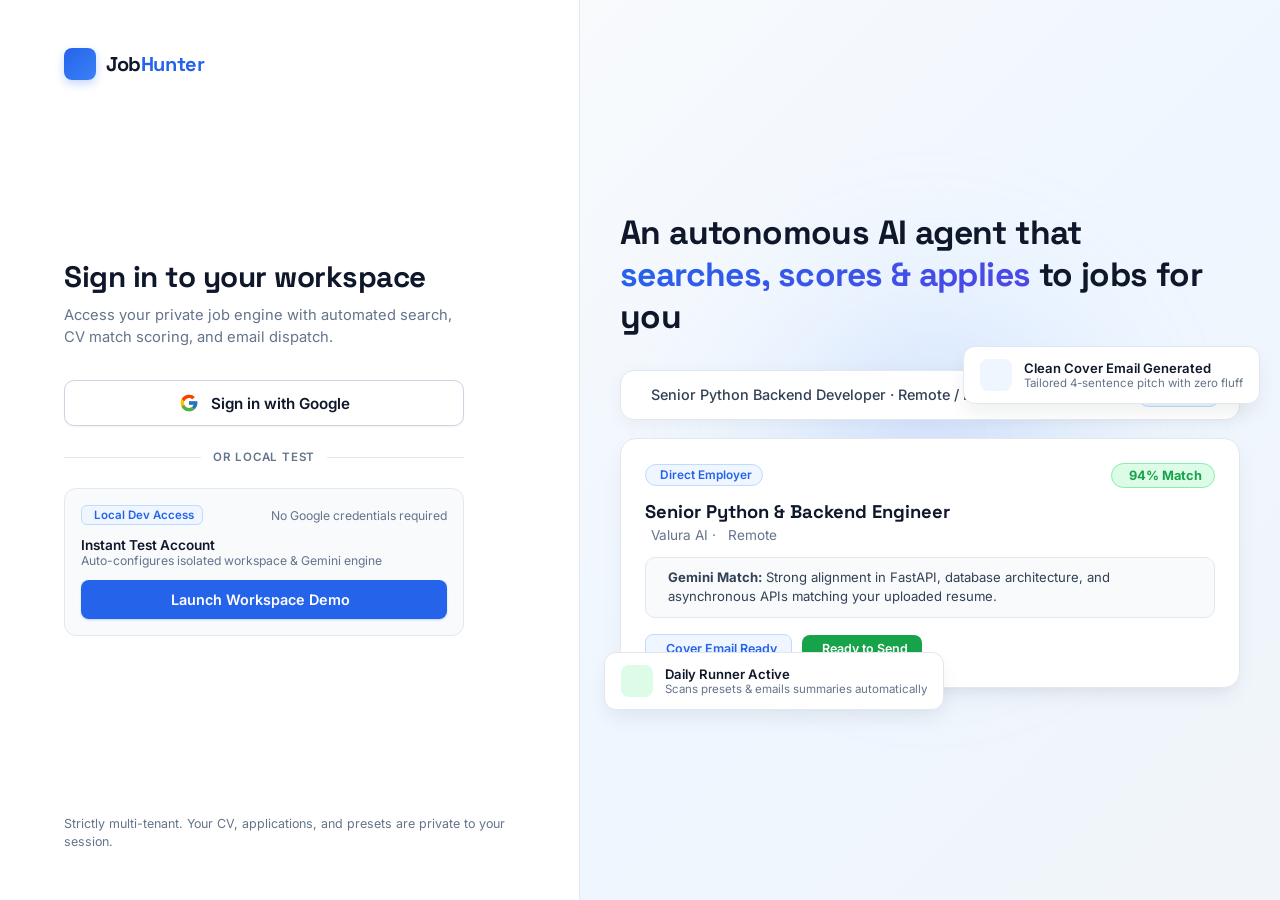
==== job_hunter_app/static/landing.html @ a1e5ec25 "feat: standalone multi-tenant Job Hunter SaaS with modern split UI" ====
<!DOCTYPE html>
<html lang="en">
<head>
    <meta charset="UTF-8">
    <meta name="viewport" content="width=device-width, initial-scale=1.0">
    <title>Job Hunter - Sign in to your workspace</title>
    <link rel="preconnect" href="https://fonts.googleapis.com">
    <link href="https://fonts.googleapis.com/css2?family=Inter:wght@300;400;500;600;700&family=Space+Grotesk:wght@500;600;700&display=swap" rel="stylesheet">
    <link rel="stylesheet" href="/static/vendor/phosphor/style.css">
    <style>
        :root {
            --bg-canvas: #FFFFFF;
            --bg-subtle: #F8FAFC;
            --text-primary: #0F172A;
            --text-secondary: #334155;
            --text-muted: #64748B;
            --border-color: #E2E8F0;
            --border-strong: #CBD5E1;
            --primary: #2563EB;
            --primary-hover: #1D4ED8;
            --primary-light: #EFF6FF;
            --primary-border: #BFDBFE;
            --ok: #16A34A;
            --ok-light: #DCFCE7;
            --ok-border: #86EFAC;
        }

        * { margin: 0; padding: 0; box-sizing: border-box; }
        html, body { height: 100%; }

        body {
            font-family: 'Inter', system-ui, -apple-system, BlinkMacSystemFont, 'Segoe UI', Roboto, sans-serif;
            background-color: var(--bg-canvas);
            color: var(--text-primary);
            overflow-x: hidden;
            display: flex;
            min-height: 100vh;
        }

        /* ------------------------------------------------------------- */
        /* Split Layout                                                  */
        /* ------------------------------------------------------------- */
        .split-container {
            display: flex;
            width: 100%;
            min-height: 100vh;
        }

        /* Left Side: Auth Section */
        .auth-side {
            flex: 1;
            display: flex;
            flex-direction: column;
            justify-content: space-between;
            padding: 48px 64px;
            max-width: 580px;
            background: #FFFFFF;
            border-right: 1px solid var(--border-color);
            z-index: 10;
        }

        /* Header Logo */
        .brand-logo {
            display: inline-flex;
            align-items: center;
            gap: 10px;
            text-decoration: none;
            color: var(--text-primary);
        }
        .logo-symbol {
            width: 32px;
            height: 32px;
            border-radius: 8px;
            background: linear-gradient(135deg, #2563EB 0%, #3B82F6 100%);
            display: flex;
            align-items: center;
            justify-content: center;
            color: #FFFFFF;
            font-size: 1.15rem;
            box-shadow: 0 4px 10px rgba(37, 99, 235, 0.25);
        }
        .brand-name {
            font-family: 'Space Grotesk', sans-serif;
            font-size: 1.25rem;
            font-weight: 700;
            letter-spacing: -0.4px;
        }
        .brand-name span {
            color: var(--primary);
        }

        /* Auth Form Box */
        .auth-box {
            max-width: 400px;
            width: 100%;
            margin: auto 0;
            padding: 20px 0;
        }

        .auth-title {
            font-family: 'Space Grotesk', sans-serif;
            font-size: 1.85rem;
            font-weight: 700;
            color: var(--text-primary);
            letter-spacing: -0.5px;
            margin-bottom: 8px;
        }

        .auth-subtitle {
            font-size: 0.92rem;
            color: var(--text-muted);
            margin-bottom: 32px;
            line-height: 1.5;
        }

        /* Google Sign-in Button */
        .btn-google {
            display: flex;
            align-items: center;
            justify-content: center;
            gap: 12px;
            width: 100%;
            padding: 12px 20px;
            background: #FFFFFF;
            border: 1px solid var(--border-strong);
            border-radius: 10px;
            font-size: 0.95rem;
            font-weight: 600;
            color: var(--text-primary);
            text-decoration: none;
            cursor: pointer;
            box-shadow: 0 1px 2px rgba(0, 0, 0, 0.05);
            transition: all 0.2s;
        }
        .btn-google:hover {
            border-color: var(--primary);
            box-shadow: 0 4px 14px rgba(37, 99, 235, 0.12);
            color: var(--primary);
        }

        /* Divider */
        .auth-divider {
            display: flex;
            align-items: center;
            text-align: center;
            margin: 24px 0;
            color: var(--text-muted);
            font-size: 0.72rem;
            font-weight: 600;
            letter-spacing: 0.8px;
            text-transform: uppercase;
        }
        .auth-divider::before,
        .auth-divider::after {
            content: '';
            flex: 1;
            border-bottom: 1px solid var(--border-color);
        }
        .auth-divider span {
            padding: 0 12px;
        }

        /* Dev Fast-Login Card */
        .dev-card {
            background: var(--bg-subtle);
            border: 1px solid var(--border-color);
            border-radius: 12px;
            padding: 16px;
            display: flex;
            flex-direction: column;
            gap: 12px;
            transition: border-color 0.2s;
        }
        .dev-card:hover {
            border-color: var(--primary-border);
        }
        .dev-card-header {
            display: flex;
            align-items: center;
            justify-content: space-between;
        }
        .dev-badge {
            font-size: 0.72rem;
            font-weight: 600;
            color: var(--primary);
            background: var(--primary-light);
            border: 1px solid var(--primary-border);
            padding: 2px 8px;
            border-radius: 6px;
            display: inline-flex;
            align-items: center;
            gap: 4px;
        }
        .dev-user {
            font-size: 0.85rem;
            font-weight: 600;
            color: var(--text-primary);
        }
        .dev-sub {
            font-size: 0.76rem;
            color: var(--text-muted);
        }
        .btn-primary {
            display: flex;
            align-items: center;
            justify-content: center;
            gap: 8px;
            width: 100%;
            padding: 11px 18px;
            background: var(--primary);
            color: #FFFFFF;
            border: none;
            border-radius: 8px;
            font-size: 0.9rem;
            font-weight: 600;
            text-decoration: none;
            cursor: pointer;
            box-shadow: 0 1px 2px rgba(37, 99, 235, 0.25);
            transition: all 0.2s;
        }
        .btn-primary:hover {
            background: var(--primary-hover);
            box-shadow: 0 4px 12px rgba(37, 99, 235, 0.3);
        }

        /* Auth Footer */
        .auth-footer {
            font-size: 0.78rem;
            color: var(--text-muted);
            line-height: 1.5;
        }
        .auth-footer a {
            color: var(--primary);
            text-decoration: none;
            font-weight: 500;
        }

        /* ------------------------------------------------------------- */
        /* Right Side: Creative Visual Showcase                          */
        /* ------------------------------------------------------------- */
        .showcase-side {
            flex: 1.25;
            background: linear-gradient(135deg, #F8FAFC 0%, #EFF6FF 50%, #F1F5F9 100%);
            display: flex;
            flex-direction: column;
            align-items: center;
            justify-content: center;
            padding: 48px 40px;
            position: relative;
            overflow: hidden;
        }

        /* Ambient glowing sphere */
        .glow-sphere {
            position: absolute;
            width: 520px;
            height: 520px;
            border-radius: 50%;
            background: radial-gradient(circle, rgba(37, 99, 235, 0.16) 0%, rgba(147, 197, 253, 0.1) 40%, transparent 70%);
            filter: blur(40px);
            z-index: 1;
            pointer-events: none;
        }

        .showcase-content {
            position: relative;
            z-index: 5;
            max-width: 620px;
            width: 100%;
        }

        .showcase-heading {
            font-family: 'Space Grotesk', sans-serif;
            font-size: 2.1rem;
            font-weight: 700;
            line-height: 1.25;
            color: var(--text-primary);
            margin-bottom: 32px;
            letter-spacing: -0.6px;
        }
        .showcase-heading .gradient-text {
            background: linear-gradient(135deg, #2563EB 0%, #4F46E5 100%);
            -webkit-background-clip: text;
            -webkit-text-fill-color: transparent;
            background-clip: text;
        }

        /* Mockup Container */
        .mockup-scene {
            position: relative;
            width: 100%;
            margin-top: 10px;
        }

        /* Main Search Bar Mockup */
        .search-mockup {
            background: #FFFFFF;
            border: 1px solid var(--border-color);
            border-radius: 14px;
            padding: 12px 18px;
            display: flex;
            align-items: center;
            gap: 12px;
            box-shadow: 0 4px 20px -2px rgba(15, 23, 42, 0.06);
            margin-bottom: 18px;
        }
        .search-mockup i {
            color: var(--primary);
            font-size: 1.2rem;
        }
        .search-query {
            font-size: 0.9rem;
            color: var(--text-secondary);
            font-weight: 500;
            flex: 1;
        }
        .search-chip {
            font-size: 0.72rem;
            font-weight: 600;
            color: var(--primary);
            background: var(--primary-light);
            border: 1px solid var(--primary-border);
            padding: 4px 10px;
            border-radius: 20px;
            display: inline-flex;
            align-items: center;
            gap: 5px;
        }

        /* Core Showcase Card (Job Match) */
        .core-card {
            background: #FFFFFF;
            border: 1px solid var(--border-color);
            border-radius: 16px;
            padding: 24px;
            box-shadow: 0 10px 25px -5px rgba(15, 23, 42, 0.08), 0 8px 10px -6px rgba(15, 23, 42, 0.04);
            position: relative;
            transition: transform 0.3s var(--ease);
        }

        .core-card-top {
            display: flex;
            align-items: center;
            justify-content: space-between;
            margin-bottom: 12px;
        }
        .job-type-pill {
            font-size: 0.74rem;
            font-weight: 600;
            padding: 3px 10px;
            border-radius: 20px;
            background: var(--primary-light);
            color: var(--primary);
            border: 1px solid var(--primary-border);
            display: inline-flex;
            align-items: center;
            gap: 4px;
        }
        .match-score-pill {
            font-size: 0.8rem;
            font-weight: 700;
            padding: 4px 12px;
            border-radius: 20px;
            background: var(--ok-light);
            color: var(--ok);
            border: 1px solid var(--ok-border);
            display: inline-flex;
            align-items: center;
            gap: 5px;
        }

        .job-card-title {
            font-family: 'Space Grotesk', sans-serif;
            font-size: 1.15rem;
            font-weight: 700;
            color: var(--text-primary);
            margin-bottom: 4px;
        }
        .job-card-company {
            font-size: 0.85rem;
            color: var(--text-muted);
            margin-bottom: 14px;
            display: flex;
            align-items: center;
            gap: 6px;
        }

        .match-explanation {
            background: #F8FAFC;
            border: 1px solid var(--border-color);
            border-radius: 10px;
            padding: 10px 14px;
            font-size: 0.82rem;
            color: var(--text-secondary);
            line-height: 1.5;
            display: flex;
            align-items: flex-start;
            gap: 8px;
            margin-bottom: 16px;
        }
        .match-explanation i {
            color: var(--primary);
            margin-top: 2px;
            flex-shrink: 0;
        }

        .card-actions-preview {
            display: flex;
            align-items: center;
            gap: 10px;
        }
        .action-chip {
            font-size: 0.78rem;
            font-weight: 600;
            padding: 6px 14px;
            border-radius: 8px;
            display: inline-flex;
            align-items: center;
            gap: 6px;
        }
        .action-chip.draft {
            background: #EFF6FF;
            color: #2563EB;
            border: 1px solid #BFDBFE;
        }
        .action-chip.send {
            background: #16A34A;
            color: #FFFFFF;
        }

        /* Floating Satellite Cards */
        .floating-card {
            position: absolute;
            background: #FFFFFF;
            border: 1px solid var(--border-color);
            border-radius: 12px;
            padding: 12px 16px;
            box-shadow: 0 10px 20px -3px rgba(15, 23, 42, 0.08);
            display: flex;
            align-items: center;
            gap: 12px;
            z-index: 10;
            animation: float 4s ease-in-out infinite alternate;
        }
        @keyframes float {
            0% { transform: translateY(0px); }
            100% { transform: translateY(-6px); }
        }

        .floating-icon {
            width: 32px;
            height: 32px;
            border-radius: 8px;
            display: flex;
            align-items: center;
            justify-content: center;
            font-size: 1rem;
            flex-shrink: 0;
        }
        .floating-title {
            font-size: 0.82rem;
            font-weight: 600;
            color: var(--text-primary);
        }
        .floating-desc {
            font-size: 0.72rem;
            color: var(--text-muted);
        }

        /* Position satellite cards */
        .card-float-top {
            top: -24px;
            right: -20px;
            animation-delay: 0.5s;
        }
        .card-float-bottom {
            bottom: -22px;
            left: -16px;
            animation-delay: 1.2s;
        }

        /* Responsive Breakpoints */
        @media (max-width: 980px) {
            .split-container {
                flex-direction: column;
            }
            .auth-side {
                max-width: 100%;
                border-right: none;
                border-bottom: 1px solid var(--border-color);
                padding: 40px 24px;
            }
            .auth-box {
                margin: 30px auto;
            }
            .showcase-side {
                padding: 48px 24px;
            }
            .card-float-top, .card-float-bottom {
                position: static;
                margin-top: 12px;
                animation: none;
            }
        }
    </style>
</head>
<body>

    <div class="split-container">

        <!-- Left: Workspace Authentication Panel -->
        <section class="auth-side">
            <header>
                <a href="/" class="brand-logo">
                    <div class="logo-symbol">
                        <i class="ph ph-briefcase"></i>
                    </div>
                    <span class="brand-name">Job<span>Hunter</span></span>
                </a>
            </header>

            <div class="auth-box">
                <h1 class="auth-title">Sign in to your workspace</h1>
                <p class="auth-subtitle">
                    Access your private job engine with automated search, CV match scoring, and email dispatch.
                </p>

                <!-- Google OAuth Login -->
                <a href="/auth/login" class="btn-google">
                    <svg xmlns="http://www.w3.org/2000/svg" viewBox="0 0 48 48" width="20" height="20">
                        <path fill="#FFC107" d="M43.611,20.083H42V20H24v8h11.303c-1.649,4.657-6.08,8-11.303,8c-6.627,0-12-5.373-12-12c0-6.627,5.373-12,12-12c3.059,0,5.842,1.154,7.961,3.039l5.657-5.657C34.046,6.053,29.268,4,24,4C12.955,4,4,12.955,4,24c0,11.045,8.955,20,20,20c11.045,0,20-8.955,20-20C44,22.659,43.862,21.35,43.611,20.083z"/>
                        <path fill="#FF3D00" d="M6.306,14.691l6.571,4.819C14.655,15.108,18.961,12,24,12c3.059,0,5.842,1.154,7.961,3.039l5.657-5.657C34.046,6.053,29.268,4,24,4C16.318,4,9.656,8.337,6.306,14.691z"/>
                        <path fill="#4CAF50" d="M24,44c5.166,0,9.86-1.977,13.409-5.192l-6.19-5.238C29.211,35.091,26.715,36,24,36c-5.202,0-9.619-3.317-11.283-7.946l-6.522,5.025C9.505,39.556,16.227,44,24,44z"/>
                        <path fill="#1976D2" d="M43.611,20.083H42V20H24v8h11.303c-0.792,2.237-2.231,4.166-4.087,5.571l6.19,5.238C36.971,39.205,44,34,44,24C44,22.659,43.862,21.35,43.611,20.083z"/>
                    </svg>
                    Sign in with Google
                </a>

                <div class="auth-divider">
                    <span>or local test</span>
                </div>

                <!-- Instant Dev Workspace Launcher -->
                <div class="dev-card">
                    <div class="dev-card-header">
                        <span class="dev-badge"><i class="ph ph-terminal"></i> Local Dev Access</span>
                        <span class="dev-sub">No Google credentials required</span>
                    </div>
                    <div class="dev-info">
                        <div class="dev-user">Instant Test Account</div>
                        <div class="dev-sub">Auto-configures isolated workspace &amp; Gemini engine</div>
                    </div>
                    <a href="/auth/dev-login" class="btn-primary">
                        <span>Launch Workspace Demo</span>
                        <i class="ph ph-arrow-right"></i>
                    </a>
                </div>
            </div>

            <footer class="auth-footer">
                <i class="ph ph-lock-key"></i> Strictly multi-tenant. Your CV, applications, and presets are private to your session.
            </footer>
        </section>

        <!-- Right: Creative Visual Mockup & Value Proposition -->
        <section class="showcase-side">
            <div class="glow-sphere"></div>

            <div class="showcase-content">
                <h2 class="showcase-heading">
                    An autonomous AI agent that <span class="gradient-text">searches, scores &amp; applies</span> to jobs for you
                </h2>

                <div class="mockup-scene">

                    <!-- Search Filter Mockup -->
                    <div class="search-mockup">
                        <i class="ph ph-magnifying-glass"></i>
                        <span class="search-query">Senior Python Backend Developer · Remote / Hybrid</span>
                        <span class="search-chip"><i class="ph ph-sparkle"></i> Gemini 3.1</span>
                    </div>

                    <!-- Core Active Card: Live Scored Job -->
                    <div class="core-card">
                        <div class="core-card-top">
                            <span class="job-type-pill"><i class="ph ph-check"></i> Direct Employer</span>
                            <span class="match-score-pill"><i class="ph ph-sparkle"></i> 94% Match</span>
                        </div>

                        <div class="job-card-title">Senior Python &amp; Backend Engineer</div>
                        <div class="job-card-company">
                            <i class="ph ph-buildings"></i> Valura AI · <i class="ph ph-map-pin"></i> Remote
                        </div>

                        <div class="match-explanation">
                            <i class="ph ph-brain"></i>
                            <span><strong>Gemini Match:</strong> Strong alignment in FastAPI, database architecture, and asynchronous APIs matching your uploaded resume.</span>
                        </div>

                        <div class="card-actions-preview">
                            <span class="action-chip draft"><i class="ph ph-envelope-simple"></i> Cover Email Ready</span>
                            <span class="action-chip send"><i class="ph ph-paper-plane-tilt"></i> Ready to Send</span>
                        </div>
                    </div>

                    <!-- Floating Pill 1: Cover Email Generation -->
                    <div class="floating-card card-float-top">
                        <div class="floating-icon" style="background: #EFF6FF; color: #2563EB;">
                            <i class="ph ph-envelope-open"></i>
                        </div>
                        <div>
                            <div class="floating-title">Clean Cover Email Generated</div>
                            <div class="floating-desc">Tailored 4-sentence pitch with zero fluff</div>
                        </div>
                    </div>

                    <!-- Floating Pill 2: Daily Runner Automation -->
                    <div class="floating-card card-float-bottom">
                        <div class="floating-icon" style="background: #DCFCE7; color: #16A34A;">
                            <i class="ph ph-robot"></i>
                        </div>
                        <div>
                            <div class="floating-title">Daily Runner Active</div>
                            <div class="floating-desc">Scans presets &amp; emails summaries automatically</div>
                        </div>
                    </div>

                </div>
            </div>
        </section>

    </div>

</body>
</html>
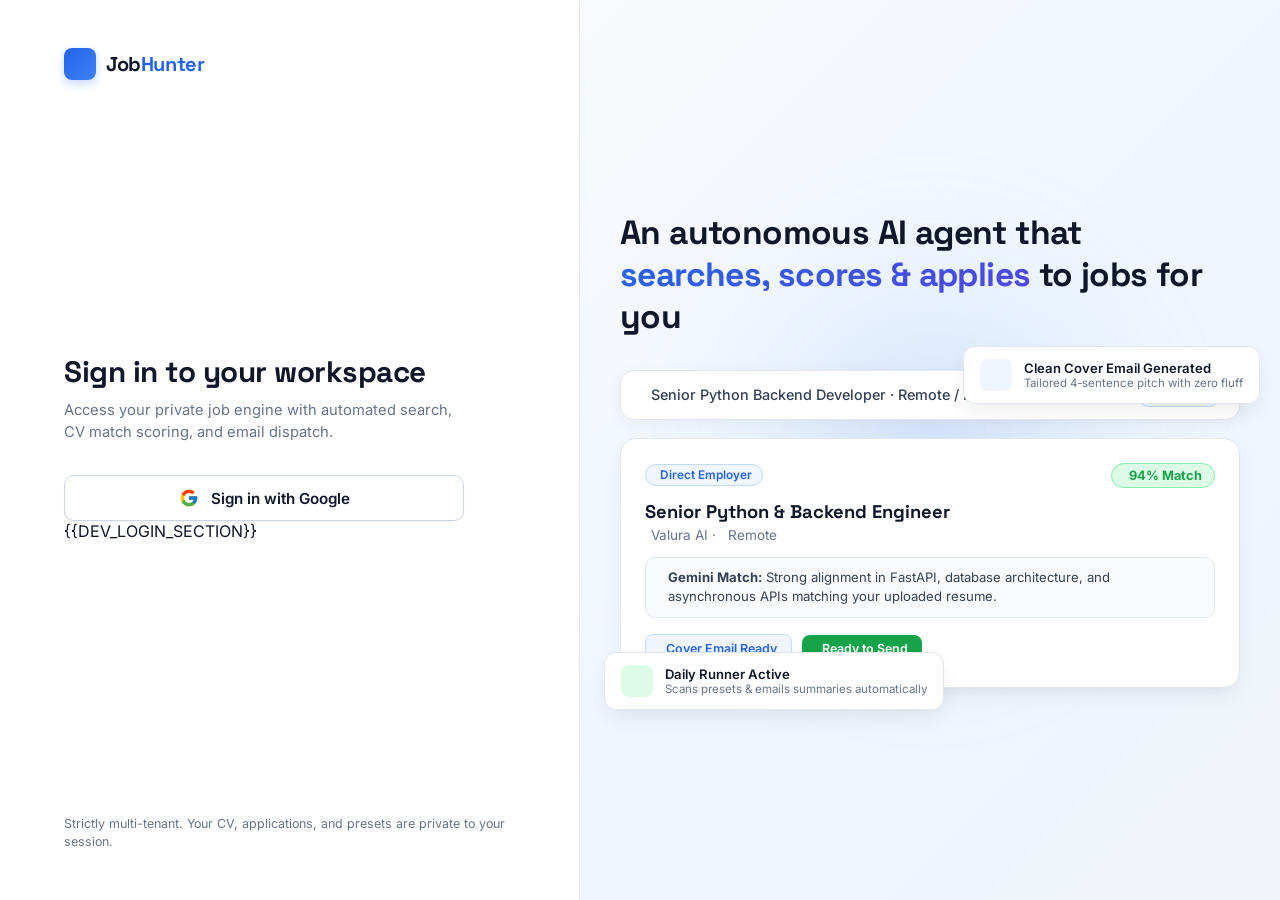
==== commit 09f214d9: "fix(ui): hide local dev test login in cloud production environment" ====
--- a/job_hunter_app/static/landing.html
+++ b/job_hunter_app/static/landing.html
@@ -536,25 +536,7 @@
                     Sign in with Google
                 </a>
 
-                <div class="auth-divider">
-                    <span>or local test</span>
-                </div>
-
-                <!-- Instant Dev Workspace Launcher -->
-                <div class="dev-card">
-                    <div class="dev-card-header">
-                        <span class="dev-badge"><i class="ph ph-terminal"></i> Local Dev Access</span>
-                        <span class="dev-sub">No Google credentials required</span>
-                    </div>
-                    <div class="dev-info">
-                        <div class="dev-user">Instant Test Account</div>
-                        <div class="dev-sub">Auto-configures isolated workspace &amp; Gemini engine</div>
-                    </div>
-                    <a href="/auth/dev-login" class="btn-primary">
-                        <span>Launch Workspace Demo</span>
-                        <i class="ph ph-arrow-right"></i>
-                    </a>
-                </div>
+                {{DEV_LOGIN_SECTION}}
             </div>
 
             <footer class="auth-footer">
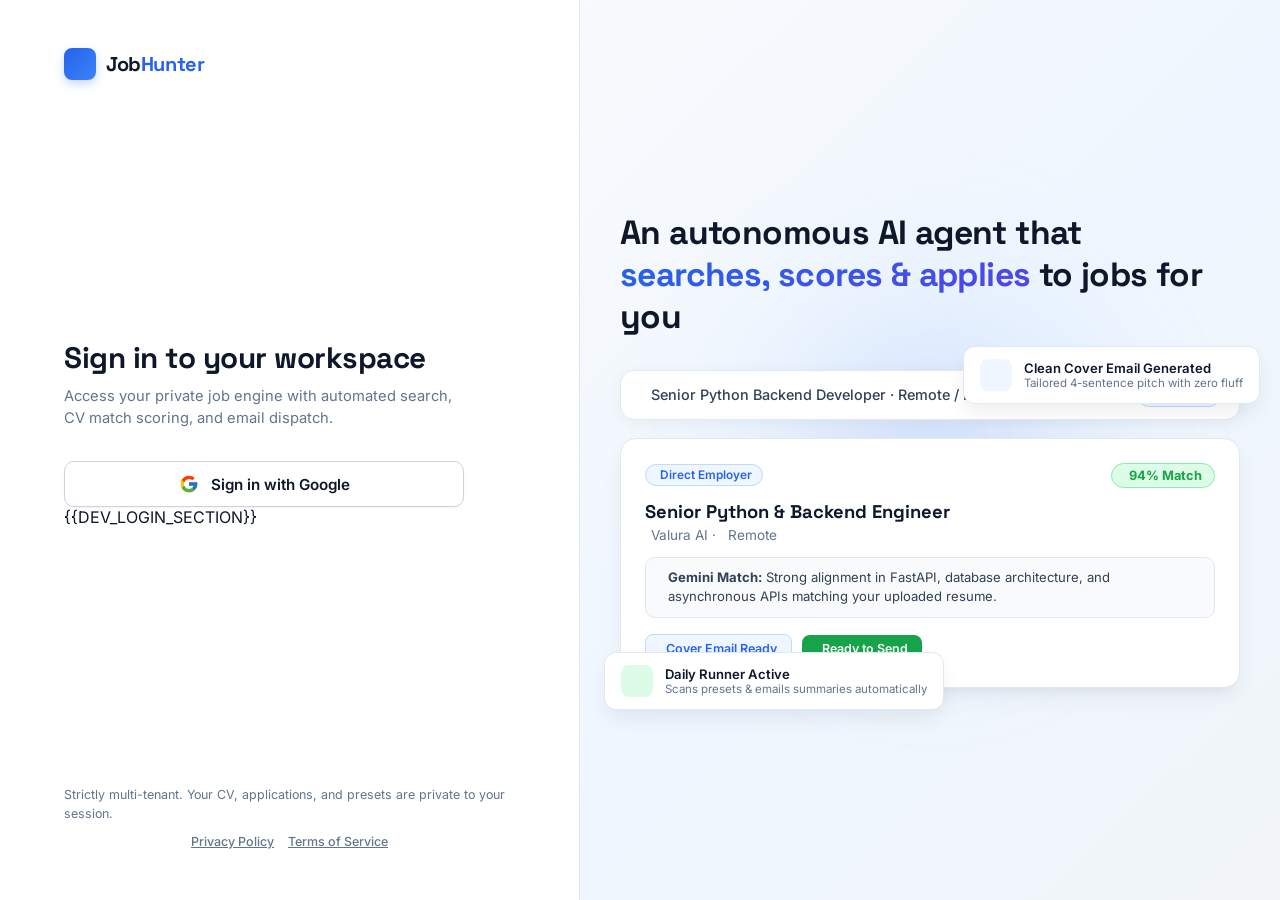
==== commit f7f5bcce: "Add privacy policy, terms of service routes, and landing footer links" ====
--- a/job_hunter_app/static/landing.html
+++ b/job_hunter_app/static/landing.html
@@ -540,7 +540,13 @@
             </div>
 
             <footer class="auth-footer">
-                <i class="ph ph-lock-key"></i> Strictly multi-tenant. Your CV, applications, and presets are private to your session.
+                <div>
+                    <i class="ph ph-lock-key"></i> Strictly multi-tenant. Your CV, applications, and presets are private to your session.
+                </div>
+                <div style="margin-top: 10px; font-size: 0.78rem; display: flex; gap: 14px; justify-content: center;">
+                    <a href="/privacy" style="color: var(--text-muted); text-decoration: underline;">Privacy Policy</a>
+                    <a href="/terms" style="color: var(--text-muted); text-decoration: underline;">Terms of Service</a>
+                </div>
             </footer>
         </section>
 
